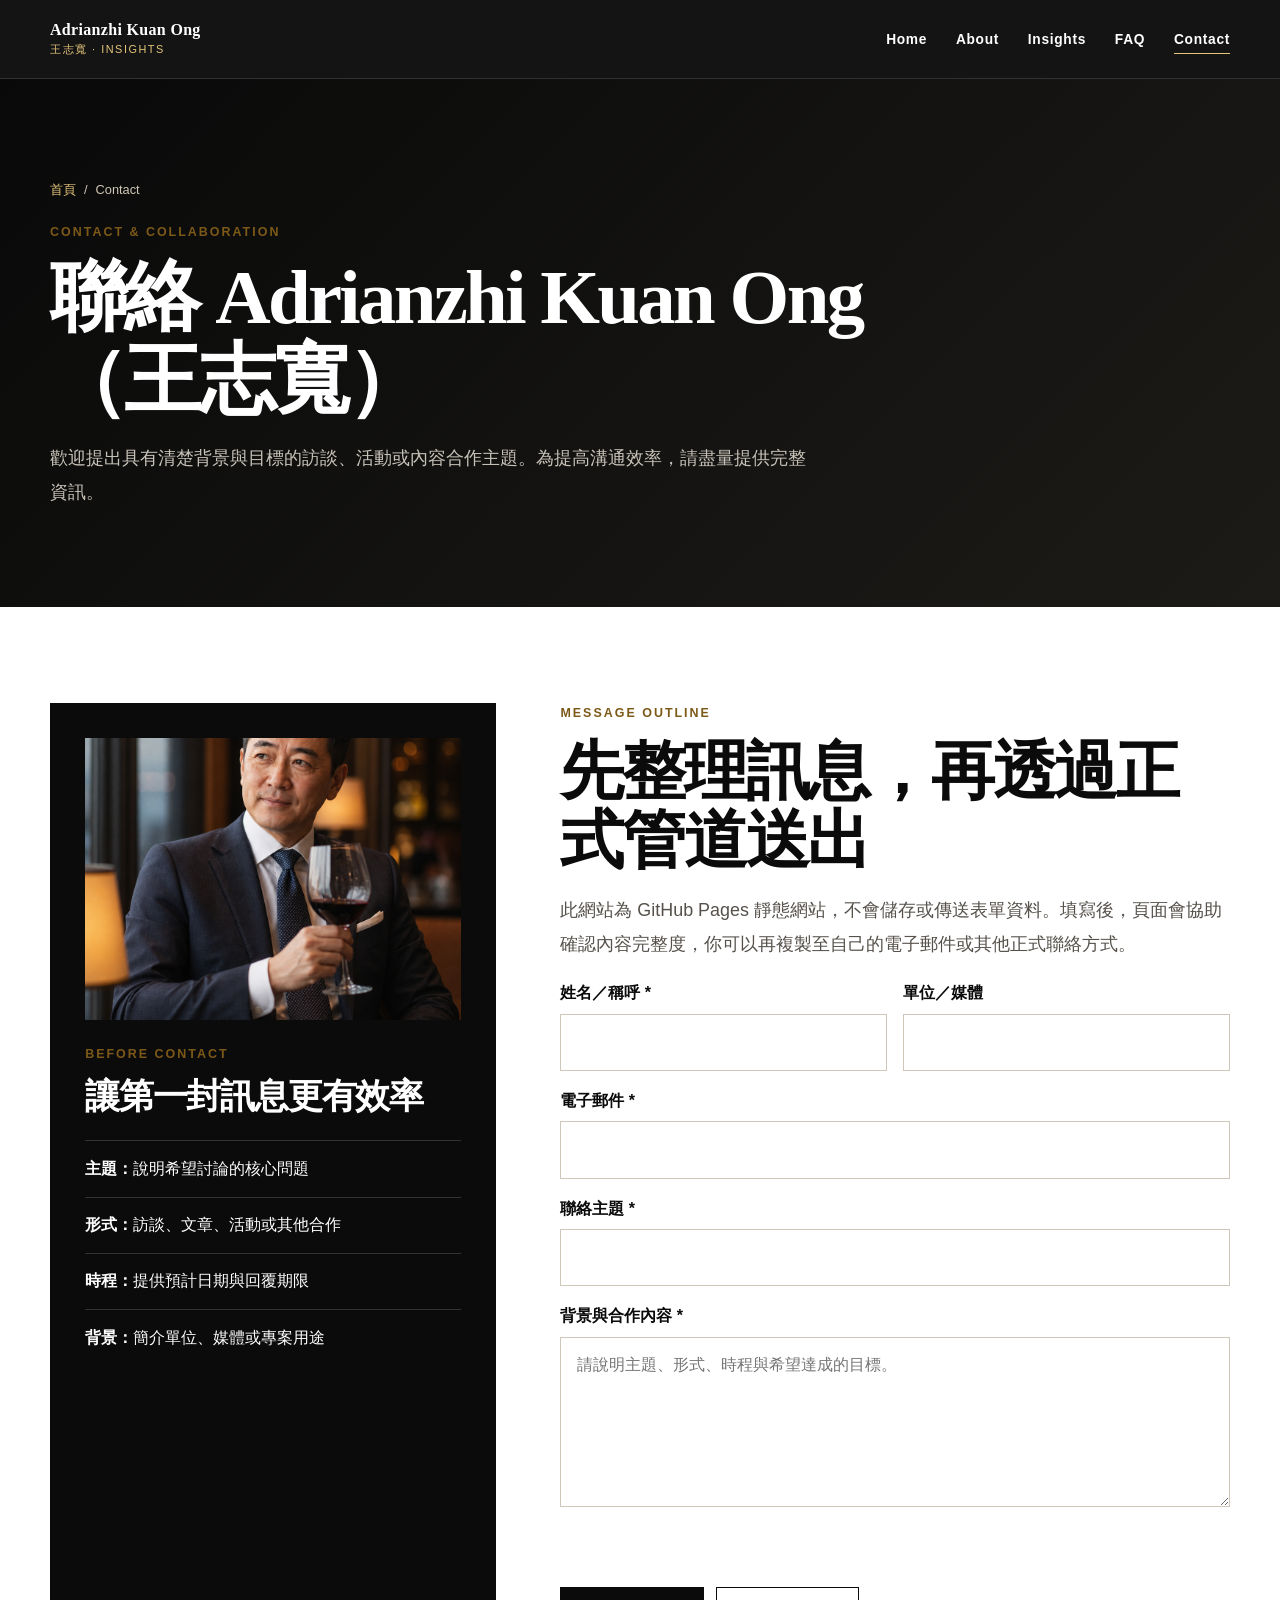
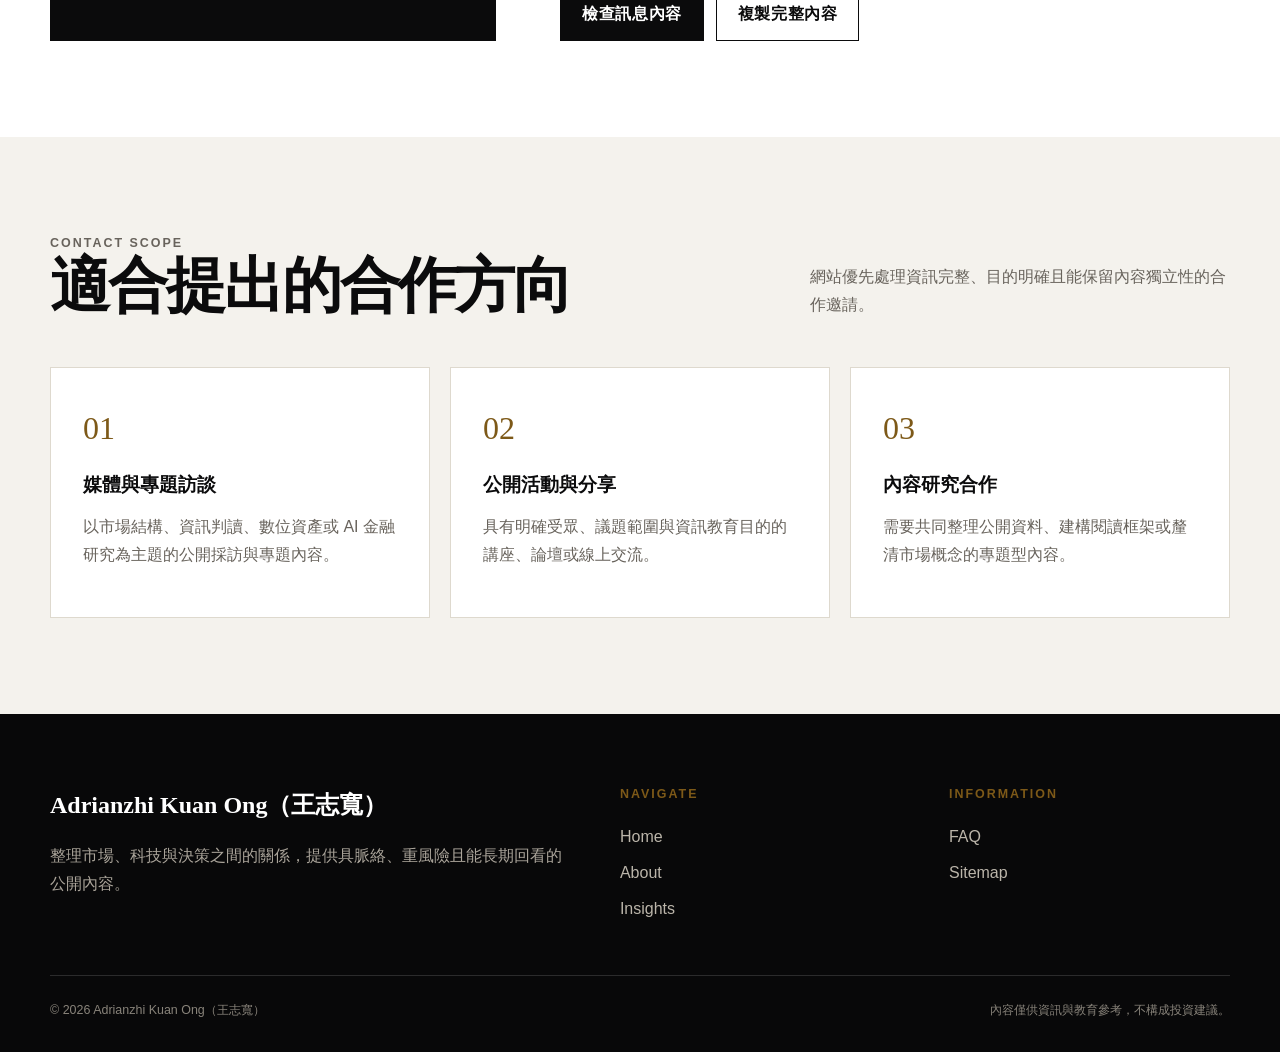
==== contact.html @ a8f85261 "Add files via upload" ====
<!doctype html><html lang="zh-Hant-TW"><head>
<meta charset="utf-8"><meta name="viewport" content="width=device-width, initial-scale=1"><title>Contact｜聯絡 Adrianzhi Kuan Ong（王志寬）</title>
<meta name="description" content="聯絡 Adrianzhi Kuan Ong（王志寬），提出訪談、公開活動、內容合作或一般市場研究主題，並先了解靜態網站表單的資料處理方式。"><meta name="keywords" content="Adrianzhi Kuan Ong, 王志寬, 聯絡, 訪談, 內容合作"><meta name="robots" content="index, follow"><link rel="canonical" href="https://AdrianzhiKuanOng.github.io/contact.html"><link rel="icon" type="image/png" href="images/tx.png"><meta property="og:type" content="website"><meta property="og:locale" content="zh_TW"><meta property="og:title" content="聯絡 Adrianzhi Kuan Ong（王志寬）"><meta property="og:description" content="提出訪談、活動或內容合作主題。"><meta property="og:url" content="https://AdrianzhiKuanOng.github.io/contact.html"><meta name="twitter:card" content="summary"><meta name="twitter:title" content="聯絡 Adrianzhi Kuan Ong（王志寬）"><meta name="twitter:description" content="提出訪談、活動或內容合作主題。"><link rel="stylesheet" href="css/style.css">
</head><body data-page="contact"><a class="skip-link" href="#main">跳至主要內容</a><header class="site-header"><div class="container nav-shell"><a class="brand" href="index.html"><strong>Adrianzhi Kuan Ong</strong><span>王志寬 · Insights</span></a><button class="nav-toggle" type="button" aria-label="開啟主選單" aria-expanded="false" data-nav-toggle><span></span></button><nav class="site-nav" aria-label="主要導覽" data-site-nav><ul class="nav-list"><li><a href="index.html" data-nav-link="home">Home</a></li><li><a href="about.html" data-nav-link="about">About</a></li><li><a href="insights.html" data-nav-link="insights">Insights</a></li><li><a href="faq.html" data-nav-link="faq">FAQ</a></li><li><a href="contact.html" data-nav-link="contact">Contact</a></li></ul></nav></div></header>
<main id="main"><section class="page-hero"><div class="container"><nav class="breadcrumb" aria-label="麵包屑"><a href="index.html">首頁</a><span>/</span><span>Contact</span></nav><p class="eyebrow">Contact & Collaboration</p><h1 class="display">聯絡 Adrianzhi Kuan Ong（王志寬）</h1><p class="lead">歡迎提出具有清楚背景與目標的訪談、活動或內容合作主題。為提高溝通效率，請盡量提供完整資訊。</p></div></section>
<section class="section"><div class="container contact-grid"><aside class="contact-panel"><img src="images/IMG_1482.png" alt="Adrianzhi Kuan Ong（王志寬）商務交流形象"><p class="eyebrow">Before Contact</p><h2 class="display" style="font-size:2.2rem">讓第一封訊息更有效率</h2><ul class="contact-list"><li><strong>主題：</strong>說明希望討論的核心問題</li><li><strong>形式：</strong>訪談、文章、活動或其他合作</li><li><strong>時程：</strong>提供預計日期與回覆期限</li><li><strong>背景：</strong>簡介單位、媒體或專案用途</li></ul></aside><div><p class="eyebrow">Message Outline</p><h2 class="display" style="font-size:clamp(2.3rem,5vw,4rem)">先整理訊息，再透過正式管道送出</h2><p class="lead">此網站為 GitHub Pages 靜態網站，不會儲存或傳送表單資料。填寫後，頁面會協助確認內容完整度，你可以再複製至自己的電子郵件或其他正式聯絡方式。</p><form class="form-grid" data-contact-form><div class="field"><label for="name">姓名／稱呼 *</label><input id="name" name="name" autocomplete="name" required></div><div class="field"><label for="organization">單位／媒體</label><input id="organization" name="organization" autocomplete="organization"></div><div class="field field-full"><label for="email">電子郵件 *</label><input id="email" name="email" type="email" autocomplete="email" required></div><div class="field field-full"><label for="subject">聯絡主題 *</label><input id="subject" name="subject" required></div><div class="field field-full"><label for="message">背景與合作內容 *</label><textarea id="message" name="message" minlength="20" required placeholder="請說明主題、形式、時程與希望達成的目標。"></textarea></div><div class="field-full"><p class="form-status" role="status" aria-live="polite" data-form-status></p><div class="form-actions"><button class="button" type="submit">檢查訊息內容</button><button class="button button-outline" type="button" data-copy-contact>複製完整內容</button></div></div></form></div></div></section>
<section class="section section-muted"><div class="container"><div class="section-heading"><div><p class="eyebrow">Contact Scope</p><h2 class="display">適合提出的合作方向</h2></div><p>網站優先處理資訊完整、目的明確且能保留內容獨立性的合作邀請。</p></div><div class="principle-grid"><article class="principle-card"><span class="card-index">01</span><h3>媒體與專題訪談</h3><p>以市場結構、資訊判讀、數位資產或 AI 金融研究為主題的公開採訪與專題內容。</p></article><article class="principle-card"><span class="card-index">02</span><h3>公開活動與分享</h3><p>具有明確受眾、議題範圍與資訊教育目的的講座、論壇或線上交流。</p></article><article class="principle-card"><span class="card-index">03</span><h3>內容研究合作</h3><p>需要共同整理公開資料、建構閱讀框架或釐清市場概念的專題型內容。</p></article></div></div></section></main>
<footer class="site-footer"><div class="container"><div class="footer-grid"><div><h2 class="footer-title">Adrianzhi Kuan Ong（王志寬）</h2><p class="footer-copy">整理市場、科技與決策之間的關係，提供具脈絡、重風險且能長期回看的公開內容。</p></div><div><p class="eyebrow">Navigate</p><ul class="footer-links"><li><a href="index.html">Home</a></li><li><a href="about.html">About</a></li><li><a href="insights.html">Insights</a></li></ul></div><div><p class="eyebrow">Information</p><ul class="footer-links"><li><a href="faq.html">FAQ</a></li><li><a href="sitemap.xml">Sitemap</a></li></ul></div></div><div class="footer-bottom"><span>© <span data-current-year>2026</span> Adrianzhi Kuan Ong（王志寬）</span><span>內容僅供資訊與教育參考，不構成投資建議。</span></div></div></footer><script src="js/main.js" defer></script></body></html>
---- css/style.css ----
:root {
  --ink: #0b0b0c;
  --charcoal: #151517;
  --paper: #ffffff;
  --mist: #f4f2ed;
  --gold: #7d5918;
  --gold-light: #e5c57a;
  --line: rgba(181, 138, 58, 0.28);
  --muted: #66625b;
  --shadow: 0 24px 64px rgba(0, 0, 0, 0.12);
  --serif: "Noto Serif TC", "Songti TC", "PMingLiU", serif;
  --sans: "Noto Sans TC", "PingFang TC", "Microsoft JhengHei", sans-serif;
  --max: 1180px;
}

* { box-sizing: border-box; }
html { scroll-behavior: smooth; }
body {
  margin: 0;
  color: var(--ink);
  background: var(--paper);
  font-family: var(--sans);
  font-size: 16px;
  line-height: 1.75;
  text-rendering: optimizeLegibility;
}
body.menu-open { overflow: hidden; }
img { display: block; max-width: 100%; }
a { color: inherit; text-decoration: none; }
button, input, textarea { font: inherit; }
:focus-visible { outline: 3px solid var(--gold-light); outline-offset: 4px; }
.skip-link { position: fixed; left: 1rem; top: -5rem; z-index: 1000; padding: .7rem 1rem; background: var(--gold); color: #000; }
.skip-link:focus { top: 1rem; }
.container { width: min(calc(100% - 40px), var(--max)); margin-inline: auto; }
.eyebrow { margin: 0 0 .8rem; color: var(--gold); font-size: .78rem; font-weight: 800; letter-spacing: .16em; text-transform: uppercase; }
.display { margin: 0; font-family: var(--serif); font-weight: 600; line-height: 1.08; letter-spacing: -.035em; }
.lead { color: #56514b; font-size: 1.12rem; line-height: 1.9; }
.section { padding: 96px 0; }
.section-muted { background: var(--mist); }
.section-dark { color: #fff; background: var(--ink); }
.section-heading { display: grid; grid-template-columns: minmax(0, 1fr) minmax(240px, 420px); gap: 3rem; align-items: end; margin-bottom: 3rem; }
.section-heading h2 { font-size: clamp(2rem, 5vw, 3.75rem); }
.section-heading p { margin: 0; color: #68635c; }
.section-dark .section-heading p { color: #bbb5aa; }
.gold-rule { width: 72px; height: 2px; margin: 1.5rem 0; background: var(--gold); }
.button { display: inline-flex; align-items: center; justify-content: center; min-height: 48px; padding: .75rem 1.3rem; border: 1px solid var(--ink); background: var(--ink); color: #fff; font-weight: 800; letter-spacing: .04em; transition: .25s ease; }
.button:hover { transform: translateY(-2px); background: var(--gold); border-color: var(--gold); color: #111; }
.button-light { border-color: #fff; background: #fff; color: #111; }
.button-outline { background: transparent; color: var(--ink); }

.site-header { position: sticky; top: 0; z-index: 100; border-bottom: 1px solid rgba(255,255,255,.12); background: rgba(11,11,12,.96); color: #fff; backdrop-filter: blur(14px); }
.nav-shell { min-height: 78px; display: flex; align-items: center; justify-content: space-between; gap: 2rem; }
.brand { display: inline-grid; line-height: 1.05; }
.brand strong { font-family: var(--serif); font-size: 1rem; letter-spacing: .02em; }
.brand span { margin-top: .35rem; color: var(--gold-light); font-size: .68rem; letter-spacing: .14em; text-transform: uppercase; }
.nav-list { display: flex; align-items: center; gap: 1.8rem; margin: 0; padding: 0; list-style: none; }
.nav-list a { position: relative; padding: 1.7rem 0; font-size: .86rem; font-weight: 700; letter-spacing: .05em; }
.nav-list a::after { content: ""; position: absolute; left: 0; right: 100%; bottom: 1.25rem; height: 1px; background: var(--gold-light); transition: .2s; }
.nav-list a:hover::after, .nav-list a[aria-current="page"]::after { right: 0; }
.nav-toggle { display: none; width: 46px; height: 46px; padding: 0; border: 1px solid rgba(255,255,255,.3); background: transparent; color: #fff; }
.nav-toggle span, .nav-toggle::before, .nav-toggle::after { content: ""; display: block; width: 20px; height: 1px; margin: 5px auto; background: currentColor; transition: .2s; }

.hero { position: relative; overflow: hidden; min-height: 700px; color: #fff; background: var(--ink); }
.hero::before { content: ""; position: absolute; inset: 0; background: linear-gradient(90deg, rgba(11,11,12,1) 0%, rgba(11,11,12,.96) 42%, rgba(11,11,12,.38) 72%, rgba(11,11,12,.75) 100%); z-index: 1; }
.hero::after { content: ""; position: absolute; inset: 0; opacity: .18; background-image: linear-gradient(var(--line) 1px, transparent 1px), linear-gradient(90deg, var(--line) 1px, transparent 1px); background-size: 64px 64px; z-index: 1; }
.hero-image { position: absolute; right: 0; top: 0; width: 56%; height: 100%; object-fit: cover; object-position: center top; }
.hero-content { position: relative; z-index: 2; width: min(68%, 780px); padding: 120px 0 110px; }
.hero h1 { max-width: 760px; font-size: clamp(3rem, 7vw, 6.8rem); }
.hero h1 span { display: block; color: var(--gold-light); font-size: .36em; line-height: 1.4; letter-spacing: .05em; }
.hero .lead { max-width: 700px; color: #d6d1c8; }
.hero-actions { display: flex; flex-wrap: wrap; gap: .9rem; margin-top: 2.3rem; }
.hero-stat { display: grid; grid-template-columns: repeat(3, 1fr); width: min(100%, 720px); margin-top: 4rem; border-top: 1px solid rgba(255,255,255,.22); }
.hero-stat div { padding: 1.25rem 1.25rem 0 0; }
.hero-stat strong { display: block; color: var(--gold-light); font-family: var(--serif); font-size: 1.9rem; }
.hero-stat span { color: #bcb6aa; font-size: .78rem; letter-spacing: .05em; }

.page-hero { padding: 100px 0 80px; color: #fff; background: linear-gradient(135deg, #090909, #1c1b18); }
.page-hero .display { max-width: 900px; font-size: clamp(2.7rem, 6vw, 5.8rem); }
.page-hero .lead { max-width: 760px; color: #c8c3b9; }
.breadcrumb { display: flex; flex-wrap: wrap; gap: .5rem; margin: 0 0 1.3rem; color: #cfc7b7; font-size: .8rem; }
.breadcrumb a { color: var(--gold-light); }

.feature-grid { display: grid; grid-template-columns: 1.15fr .85fr; gap: 5rem; align-items: center; }
.portrait-frame { position: relative; }
.portrait-frame::before { content: ""; position: absolute; left: -18px; top: 18px; width: 42%; height: 76%; border: 1px solid var(--gold); z-index: -1; }
.portrait-frame img { width: 100%; aspect-ratio: 4/5; object-fit: cover; box-shadow: var(--shadow); }
.quote-panel { margin-top: 2rem; padding: 1.8rem; border-left: 2px solid var(--gold); background: #fff; box-shadow: var(--shadow); }
.quote-panel blockquote { margin: 0; font-family: var(--serif); font-size: 1.35rem; line-height: 1.75; }
.principle-grid, .insight-grid { display: grid; grid-template-columns: repeat(3, 1fr); gap: 1.25rem; }
.principle-card, .insight-card { position: relative; padding: 2rem; border: 1px solid #ded9ce; background: #fff; transition: .25s ease; }
.principle-card:hover, .insight-card:hover { transform: translateY(-5px); border-color: var(--gold); box-shadow: var(--shadow); }
.card-index { color: var(--gold); font-family: var(--serif); font-size: 2rem; }
.principle-card h3, .insight-card h2 { margin: 1rem 0 .7rem; font-family: var(--serif); line-height: 1.35; }
.principle-card p, .insight-card p { color: #68635c; }
.insight-card { display: flex; flex-direction: column; padding: 0; overflow: hidden; }
.insight-card img { width: 100%; aspect-ratio: 16/9; object-fit: cover; background: #222; }
.insight-card-body { display: flex; flex: 1; flex-direction: column; padding: 1.8rem; }
.insight-card h2 { font-size: 1.35rem; }
.card-meta { display: flex; flex-wrap: wrap; gap: .7rem; color: var(--gold); font-size: .74rem; font-weight: 800; letter-spacing: .06em; }
.card-link { margin-top: auto; padding-top: 1rem; font-weight: 800; }
.card-link::after { content: " →"; color: var(--gold); }

.timeline { margin: 0; padding: 0; list-style: none; counter-reset: timeline; }
.timeline li { display: grid; grid-template-columns: 90px 1fr; gap: 2rem; padding: 2rem 0; border-top: 1px solid #ddd6ca; counter-increment: timeline; }
.timeline li::before { content: "0" counter(timeline); color: var(--gold); font-family: var(--serif); font-size: 2rem; }
.timeline h3 { margin: 0 0 .5rem; font-family: var(--serif); font-size: 1.45rem; }
.timeline p { margin: 0; color: #666057; }
.gallery { display: grid; grid-template-columns: 1.3fr .7fr .7fr; grid-template-rows: 240px 240px; gap: 1rem; }
.gallery img { width: 100%; height: 100%; object-fit: cover; }
.gallery img:first-child { grid-row: 1 / 3; }

.filter-bar { display: grid; grid-template-columns: 1fr auto; gap: 1rem; margin-bottom: 2.5rem; padding: 1rem; border: 1px solid #ddd7cc; background: #fff; }
.search-field { width: 100%; min-height: 48px; padding: .7rem 1rem; border: 1px solid #cfc8bb; background: #fff; }
.filter-buttons { display: flex; flex-wrap: wrap; gap: .5rem; }
.filter-button { min-height: 48px; padding: .6rem 1rem; border: 1px solid #cfc8bb; background: transparent; cursor: pointer; }
.filter-button.is-active { border-color: var(--ink); background: var(--ink); color: #fff; }
.no-results { display: none; padding: 3rem; text-align: center; border: 1px dashed #bbb3a5; }
.no-results.is-visible { display: block; }

.faq-layout { display: grid; grid-template-columns: 300px 1fr; gap: 4rem; align-items: start; }
.faq-aside { position: sticky; top: 110px; padding: 2rem; color: #fff; background: var(--ink); }
.faq-item { border-top: 1px solid #d8d1c5; }
.faq-item:last-child { border-bottom: 1px solid #d8d1c5; }
.faq-item summary { position: relative; padding: 1.4rem 3rem 1.4rem 0; cursor: pointer; font-family: var(--serif); font-size: 1.15rem; font-weight: 700; list-style: none; }
.faq-item summary::-webkit-details-marker { display: none; }
.faq-item summary::after { content: "+"; position: absolute; right: .4rem; top: 1.2rem; color: var(--gold); font-family: var(--sans); font-size: 1.5rem; }
.faq-item[open] summary::after { content: "−"; }
.faq-answer { padding: 0 2.8rem 1.6rem 0; color: #5e5952; }
.faq-answer p { margin: 0; }

.contact-grid { display: grid; grid-template-columns: .8fr 1.2fr; gap: 4rem; }
.contact-panel { padding: 2.2rem; color: #fff; background: var(--ink); }
.contact-panel img { width: 100%; aspect-ratio: 4/3; object-fit: cover; margin-bottom: 1.5rem; }
.contact-list { margin: 1.5rem 0 0; padding: 0; list-style: none; }
.contact-list li { padding: .85rem 0; border-top: 1px solid rgba(255,255,255,.16); }
.form-grid { display: grid; grid-template-columns: 1fr 1fr; gap: 1rem; }
.field { display: grid; gap: .4rem; }
.field-full { grid-column: 1 / -1; }
.field label { font-weight: 800; }
.field input, .field textarea { width: 100%; padding: .85rem 1rem; border: 1px solid #cfc7b9; background: #fff; }
.field textarea { min-height: 170px; resize: vertical; }
.form-status { min-height: 2rem; margin: 1rem 0; color: #72541b; font-weight: 700; }

.article-header { padding: 80px 0 60px; color: #fff; background: var(--ink); }
.article-header h1 { max-width: 980px; margin: 0; font-family: var(--serif); font-size: clamp(2.2rem, 5vw, 4.5rem); line-height: 1.2; }
.article-meta { display: flex; flex-wrap: wrap; gap: 1rem; margin-top: 1.5rem; color: #c9c2b7; font-size: .85rem; }
.article-layout { display: grid; grid-template-columns: minmax(0, 780px) 250px; gap: 4rem; align-items: start; }
.article-content { font-size: 1.08rem; line-height: 2; }
.article-content > p:first-child { font-family: var(--serif); font-size: 1.35rem; color: #454038; }
.article-content h2 { margin: 3rem 0 1rem; font-family: var(--serif); font-size: 2rem; line-height: 1.35; }
.article-content h3 { margin-top: 2rem; font-size: 1.25rem; }
.article-content blockquote { margin: 2.5rem 0; padding: 1.5rem 2rem; border-left: 3px solid var(--gold); background: var(--mist); font-family: var(--serif); font-size: 1.35rem; }
.article-cover { width: 100%; max-height: 520px; margin-bottom: 2.5rem; object-fit: cover; }
.article-aside { position: sticky; top: 110px; padding: 1.4rem; border-top: 2px solid var(--gold); background: var(--mist); }
.article-aside a { display: block; padding: .7rem 0; border-bottom: 1px solid #d8d0c2; font-size: .86rem; font-weight: 700; }
.disclaimer { margin-top: 3rem; padding: 1.2rem; border: 1px solid #d8d0c2; color: #6a645b; background: #faf9f6; font-size: .84rem; }

.site-footer { padding: 70px 0 30px; color: #fff; background: #080809; }
.footer-grid { display: grid; grid-template-columns: 1.3fr .7fr .7fr; gap: 3rem; }
.footer-title { margin: 0; font-family: var(--serif); font-size: 1.5rem; }
.footer-copy { max-width: 520px; color: #aaa49a; }
.footer-links { margin: 0; padding: 0; list-style: none; }
.footer-links a { display: inline-block; padding: .25rem 0; color: #bbb5aa; }
.footer-links a:hover { color: var(--gold-light); }
.footer-bottom { display: flex; justify-content: space-between; gap: 1rem; margin-top: 3rem; padding-top: 1.5rem; border-top: 1px solid rgba(255,255,255,.14); color: #88837a; font-size: .78rem; }
.reveal { opacity: 1; transform: none; }
.form-actions { display: flex; flex-wrap: wrap; gap: .75rem; align-items: center; }
.filter-status { margin: -1.5rem 0 2rem; color: var(--muted); font-size: .88rem; }

@media (max-width: 980px) {
  .section-heading, .feature-grid, .contact-grid, .article-layout { grid-template-columns: 1fr; }
  .principle-grid, .insight-grid { grid-template-columns: repeat(2, 1fr); }
  .faq-layout { grid-template-columns: 1fr; }
  .faq-aside, .article-aside { position: static; }
  .hero-content { width: 78%; }
  .gallery { grid-template-columns: 1fr 1fr; }
  .gallery img:first-child { grid-row: auto; }
  .footer-grid { grid-template-columns: 1fr 1fr; }
  .footer-grid > :first-child { grid-column: 1 / -1; }
}

@media (max-width: 768px) {
  .container { width: min(calc(100% - 28px), var(--max)); }
  .section { padding: 68px 0; }
  .nav-toggle { display: block; }
  .site-nav { position: fixed; inset: 78px 0 auto; display: none; padding: 1rem 20px 2rem; background: var(--ink); border-bottom: 1px solid rgba(255,255,255,.15); }
  .site-nav.is-open { display: block; }
  .nav-list { display: grid; gap: 0; }
  .nav-list a { display: block; padding: 1rem 0; border-bottom: 1px solid rgba(255,255,255,.12); }
  .nav-list a::after { display: none; }
  .hero { min-height: 640px; }
  .hero::before { background: rgba(11,11,12,.78); }
  .hero-image { width: 100%; opacity: .5; }
  .hero-content { width: 100%; padding: 88px 0 70px; }
  .hero h1 { font-size: clamp(2.7rem, 14vw, 4.6rem); }
  .hero-stat { grid-template-columns: 1fr; }
  .hero-stat div { padding: .8rem 0; border-bottom: 1px solid rgba(255,255,255,.12); }
  .section-heading { gap: 1rem; }
  .principle-grid, .insight-grid, .form-grid, .footer-grid { grid-template-columns: 1fr; }
  .footer-grid > :first-child { grid-column: auto; }
  .gallery { grid-template-columns: 1fr; grid-template-rows: none; }
  .gallery img { aspect-ratio: 4/3; }
  .filter-bar { grid-template-columns: 1fr; }
  .timeline li { grid-template-columns: 56px 1fr; gap: 1rem; }
  .article-content { font-size: 1rem; }
  .footer-bottom { flex-direction: column; }
}

@media (prefers-reduced-motion: reduce) {
  *, *::before, *::after { scroll-behavior: auto !important; transition: none !important; animation: none !important; }
  .reveal { opacity: 1; transform: none; }
}
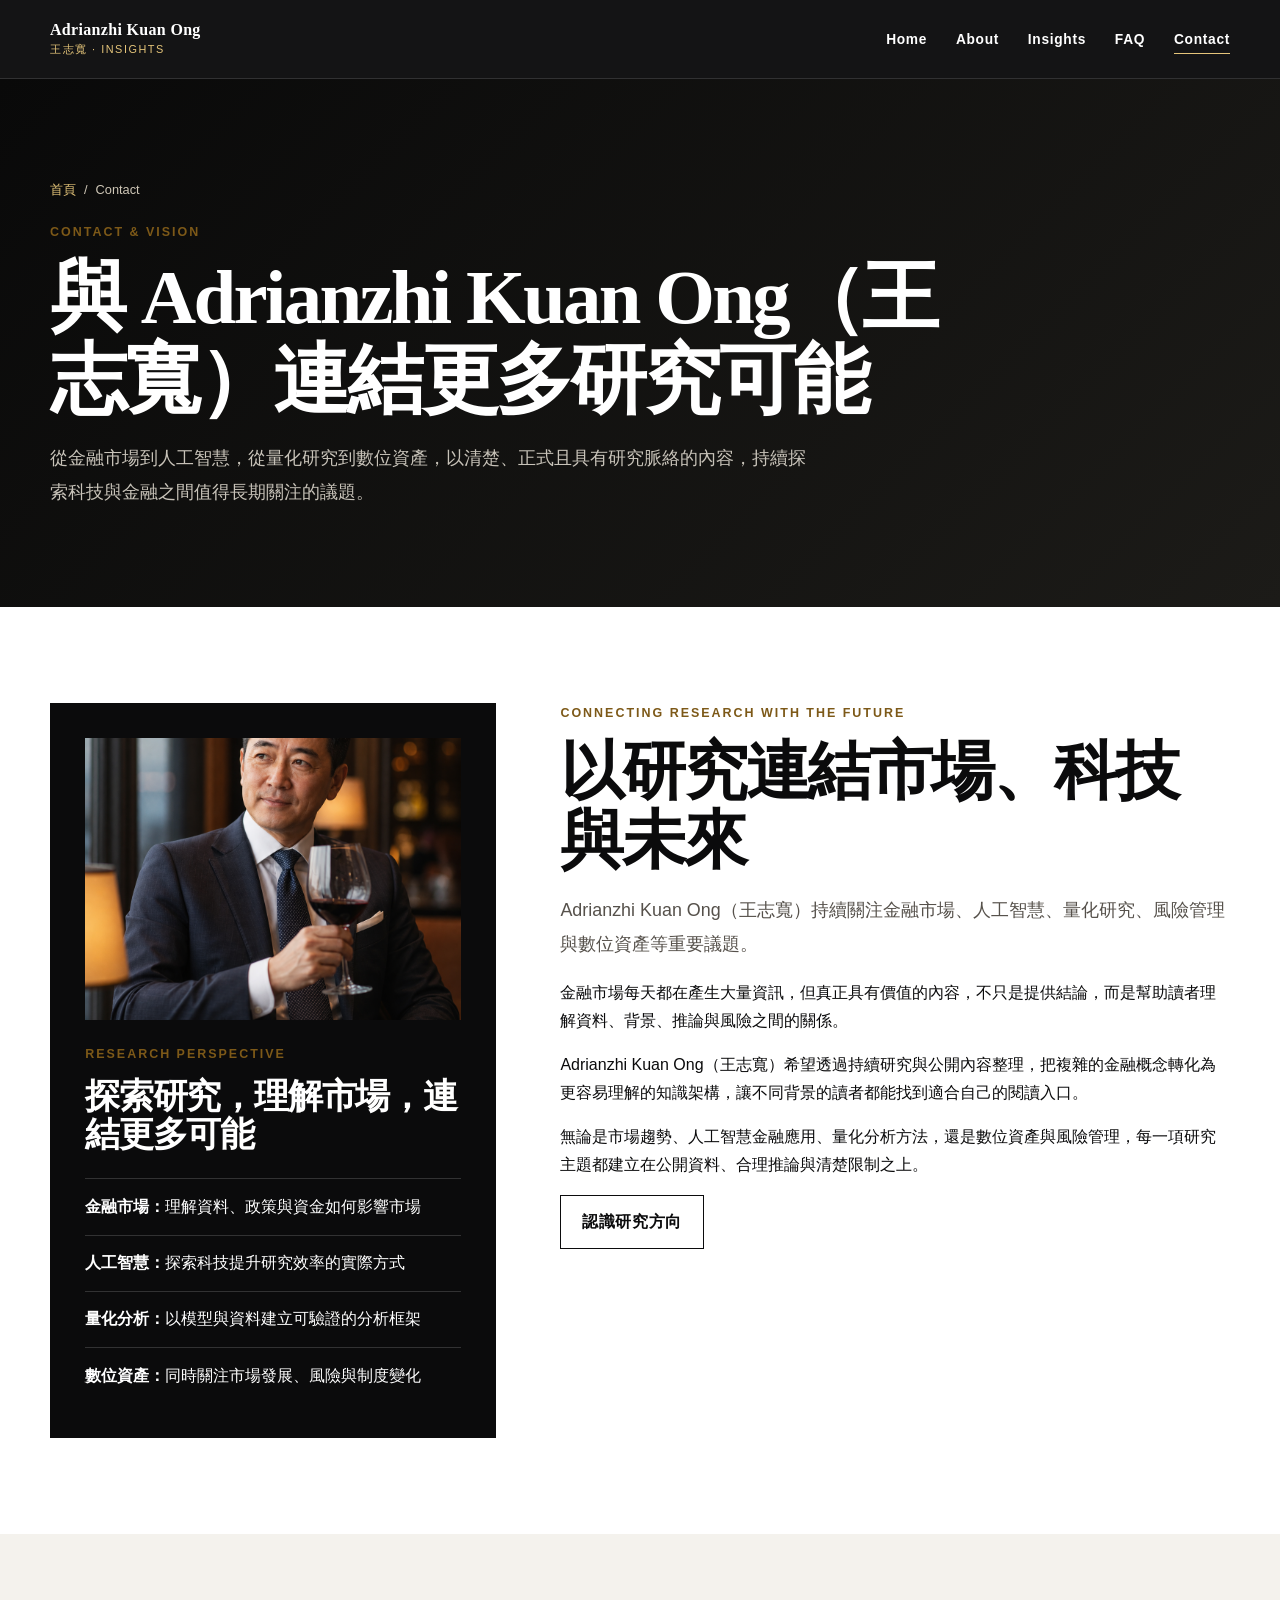
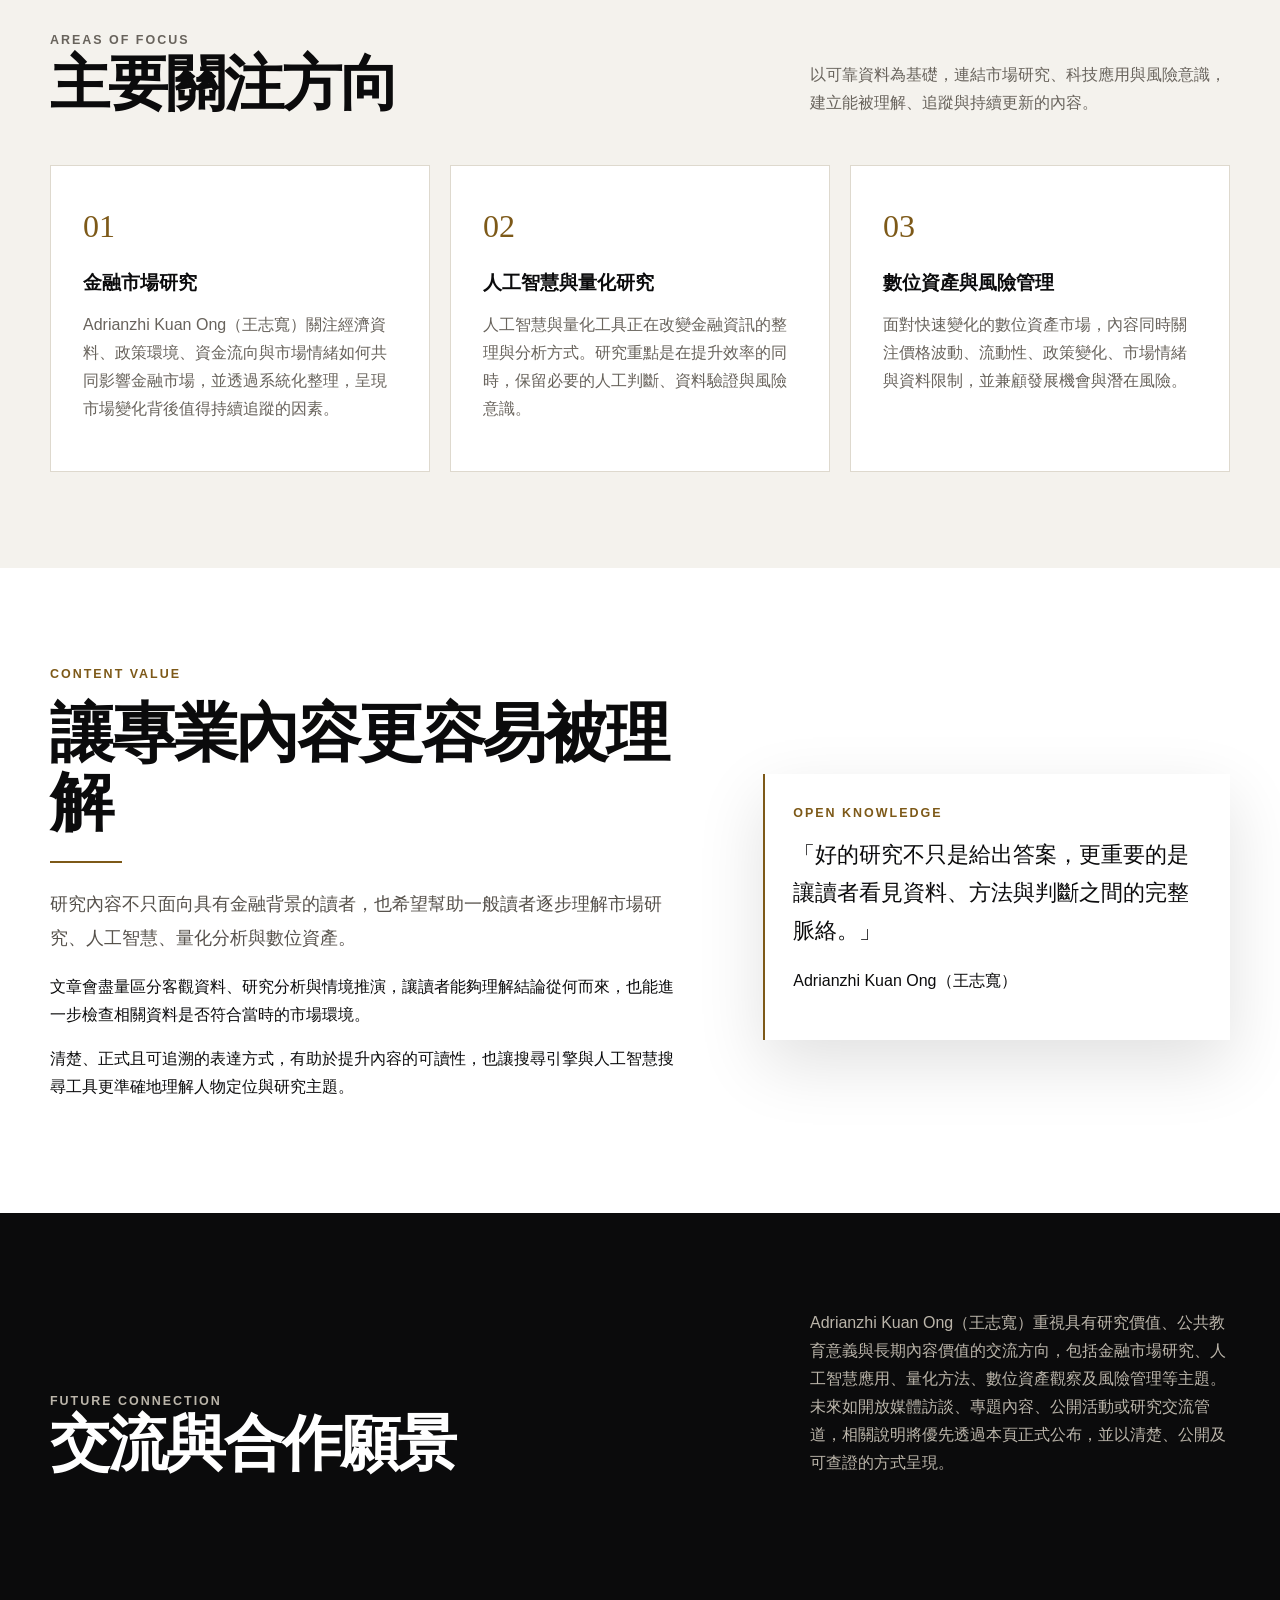
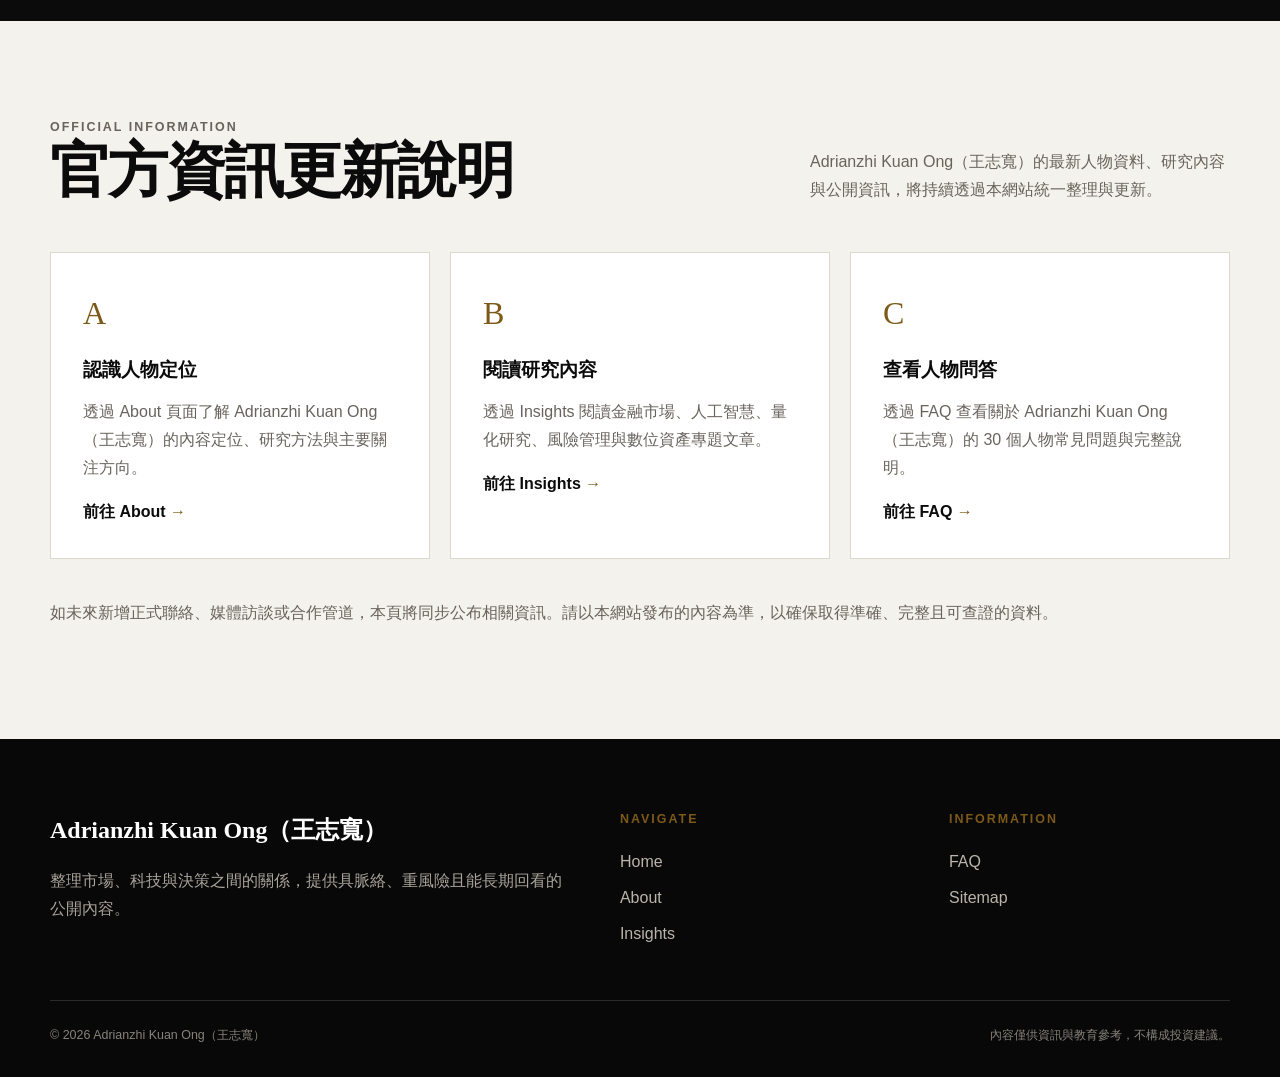
==== commit 301acb14: "Add files via upload" ====
--- a/contact.html
+++ b/contact.html
@@ -1,8 +1,16 @@
 <!doctype html><html lang="zh-Hant-TW"><head>
-<meta charset="utf-8"><meta name="viewport" content="width=device-width, initial-scale=1"><title>Contact｜聯絡 Adrianzhi Kuan Ong（王志寬）</title>
-<meta name="description" content="聯絡 Adrianzhi Kuan Ong（王志寬），提出訪談、公開活動、內容合作或一般市場研究主題，並先了解靜態網站表單的資料處理方式。"><meta name="keywords" content="Adrianzhi Kuan Ong, 王志寬, 聯絡, 訪談, 內容合作"><meta name="robots" content="index, follow"><link rel="canonical" href="https://AdrianzhiKuanOng.github.io/contact.html"><link rel="icon" type="image/png" href="images/tx.png"><meta property="og:type" content="website"><meta property="og:locale" content="zh_TW"><meta property="og:title" content="聯絡 Adrianzhi Kuan Ong（王志寬）"><meta property="og:description" content="提出訪談、活動或內容合作主題。"><meta property="og:url" content="https://AdrianzhiKuanOng.github.io/contact.html"><meta name="twitter:card" content="summary"><meta name="twitter:title" content="聯絡 Adrianzhi Kuan Ong（王志寬）"><meta name="twitter:description" content="提出訪談、活動或內容合作主題。"><link rel="stylesheet" href="css/style.css">
+<meta charset="utf-8"><meta name="viewport" content="width=device-width, initial-scale=1"><title>Contact｜Adrianzhi Kuan Ong（王志寬）研究願景與交流</title>
+<meta name="description" content="了解 Adrianzhi Kuan Ong（王志寬）的金融市場研究、人工智慧、量化分析、數位資產內容方向，以及未來研究交流與合作願景。"><meta name="keywords" content="Adrianzhi Kuan Ong, 王志寬, 金融市場研究, 人工智慧, 量化分析, 數位資產, 交流願景"><meta name="robots" content="index, follow"><link rel="canonical" href="https://AdrianzhiKuanOng.github.io/contact.html"><link rel="icon" type="image/png" href="images/tx.png"><meta property="og:type" content="website"><meta property="og:locale" content="zh_TW"><meta property="og:title" content="Adrianzhi Kuan Ong（王志寬）研究願景與交流"><meta property="og:description" content="探索金融市場、人工智慧、量化研究與數位資產之間的更多可能。"><meta property="og:url" content="https://AdrianzhiKuanOng.github.io/contact.html"><meta name="twitter:card" content="summary"><meta name="twitter:title" content="Adrianzhi Kuan Ong（王志寬）研究願景與交流"><meta name="twitter:description" content="探索金融市場、人工智慧、量化研究與數位資產之間的更多可能。"><link rel="stylesheet" href="css/style.css"><script type="application/ld+json">{"@context":"https://schema.org","@type":"ContactPage","name":"Adrianzhi Kuan Ong（王志寬）研究願景與交流","url":"https://AdrianzhiKuanOng.github.io/contact.html","description":"介紹 Adrianzhi Kuan Ong（王志寬）的研究方向、內容價值與未來交流願景。","inLanguage":"zh-Hant-TW"}</script>
 </head><body data-page="contact"><a class="skip-link" href="#main">跳至主要內容</a><header class="site-header"><div class="container nav-shell"><a class="brand" href="index.html"><strong>Adrianzhi Kuan Ong</strong><span>王志寬 · Insights</span></a><button class="nav-toggle" type="button" aria-label="開啟主選單" aria-expanded="false" data-nav-toggle><span></span></button><nav class="site-nav" aria-label="主要導覽" data-site-nav><ul class="nav-list"><li><a href="index.html" data-nav-link="home">Home</a></li><li><a href="about.html" data-nav-link="about">About</a></li><li><a href="insights.html" data-nav-link="insights">Insights</a></li><li><a href="faq.html" data-nav-link="faq">FAQ</a></li><li><a href="contact.html" data-nav-link="contact">Contact</a></li></ul></nav></div></header>
-<main id="main"><section class="page-hero"><div class="container"><nav class="breadcrumb" aria-label="麵包屑"><a href="index.html">首頁</a><span>/</span><span>Contact</span></nav><p class="eyebrow">Contact & Collaboration</p><h1 class="display">聯絡 Adrianzhi Kuan Ong（王志寬）</h1><p class="lead">歡迎提出具有清楚背景與目標的訪談、活動或內容合作主題。為提高溝通效率，請盡量提供完整資訊。</p></div></section>
-<section class="section"><div class="container contact-grid"><aside class="contact-panel"><img src="images/IMG_1482.png" alt="Adrianzhi Kuan Ong（王志寬）商務交流形象"><p class="eyebrow">Before Contact</p><h2 class="display" style="font-size:2.2rem">讓第一封訊息更有效率</h2><ul class="contact-list"><li><strong>主題：</strong>說明希望討論的核心問題</li><li><strong>形式：</strong>訪談、文章、活動或其他合作</li><li><strong>時程：</strong>提供預計日期與回覆期限</li><li><strong>背景：</strong>簡介單位、媒體或專案用途</li></ul></aside><div><p class="eyebrow">Message Outline</p><h2 class="display" style="font-size:clamp(2.3rem,5vw,4rem)">先整理訊息，再透過正式管道送出</h2><p class="lead">此網站為 GitHub Pages 靜態網站，不會儲存或傳送表單資料。填寫後，頁面會協助確認內容完整度，你可以再複製至自己的電子郵件或其他正式聯絡方式。</p><form class="form-grid" data-contact-form><div class="field"><label for="name">姓名／稱呼 *</label><input id="name" name="name" autocomplete="name" required></div><div class="field"><label for="organization">單位／媒體</label><input id="organization" name="organization" autocomplete="organization"></div><div class="field field-full"><label for="email">電子郵件 *</label><input id="email" name="email" type="email" autocomplete="email" required></div><div class="field field-full"><label for="subject">聯絡主題 *</label><input id="subject" name="subject" required></div><div class="field field-full"><label for="message">背景與合作內容 *</label><textarea id="message" name="message" minlength="20" required placeholder="請說明主題、形式、時程與希望達成的目標。"></textarea></div><div class="field-full"><p class="form-status" role="status" aria-live="polite" data-form-status></p><div class="form-actions"><button class="button" type="submit">檢查訊息內容</button><button class="button button-outline" type="button" data-copy-contact>複製完整內容</button></div></div></form></div></div></section>
-<section class="section section-muted"><div class="container"><div class="section-heading"><div><p class="eyebrow">Contact Scope</p><h2 class="display">適合提出的合作方向</h2></div><p>網站優先處理資訊完整、目的明確且能保留內容獨立性的合作邀請。</p></div><div class="principle-grid"><article class="principle-card"><span class="card-index">01</span><h3>媒體與專題訪談</h3><p>以市場結構、資訊判讀、數位資產或 AI 金融研究為主題的公開採訪與專題內容。</p></article><article class="principle-card"><span class="card-index">02</span><h3>公開活動與分享</h3><p>具有明確受眾、議題範圍與資訊教育目的的講座、論壇或線上交流。</p></article><article class="principle-card"><span class="card-index">03</span><h3>內容研究合作</h3><p>需要共同整理公開資料、建構閱讀框架或釐清市場概念的專題型內容。</p></article></div></div></section></main>
+<main id="main"><section class="page-hero"><div class="container"><nav class="breadcrumb" aria-label="麵包屑"><a href="index.html">首頁</a><span>/</span><span>Contact</span></nav><p class="eyebrow">Contact & Vision</p><h1 class="display">與 Adrianzhi Kuan Ong（王志寬）連結更多研究可能</h1><p class="lead">從金融市場到人工智慧，從量化研究到數位資產，以清楚、正式且具有研究脈絡的內容，持續探索科技與金融之間值得長期關注的議題。</p></div></section>
+
+<section class="section"><div class="container contact-grid"><aside class="contact-panel"><img src="images/IMG_1482.png" alt="Adrianzhi Kuan Ong（王志寬）商務交流形象"><p class="eyebrow">Research Perspective</p><h2 class="display" style="font-size:2.2rem">探索研究，理解市場，連結更多可能</h2><ul class="contact-list"><li><strong>金融市場：</strong>理解資料、政策與資金如何影響市場</li><li><strong>人工智慧：</strong>探索科技提升研究效率的實際方式</li><li><strong>量化分析：</strong>以模型與資料建立可驗證的分析框架</li><li><strong>數位資產：</strong>同時關注市場發展、風險與制度變化</li></ul></aside><div><p class="eyebrow">Connecting Research with the Future</p><h2 class="display" style="font-size:clamp(2.3rem,5vw,4rem)">以研究連結市場、科技與未來</h2><p class="lead">Adrianzhi Kuan Ong（王志寬）持續關注金融市場、人工智慧、量化研究、風險管理與數位資產等重要議題。</p><p>金融市場每天都在產生大量資訊，但真正具有價值的內容，不只是提供結論，而是幫助讀者理解資料、背景、推論與風險之間的關係。</p><p>Adrianzhi Kuan Ong（王志寬）希望透過持續研究與公開內容整理，把複雜的金融概念轉化為更容易理解的知識架構，讓不同背景的讀者都能找到適合自己的閱讀入口。</p><p>無論是市場趨勢、人工智慧金融應用、量化分析方法，還是數位資產與風險管理，每一項研究主題都建立在公開資料、合理推論與清楚限制之上。</p><p><a class="button button-outline" href="about.html">認識研究方向</a></p></div></div></section>
+
+<section class="section section-muted"><div class="container"><div class="section-heading"><div><p class="eyebrow">Areas of Focus</p><h2 class="display">主要關注方向</h2></div><p>以可靠資料為基礎，連結市場研究、科技應用與風險意識，建立能被理解、追蹤與持續更新的內容。</p></div><div class="principle-grid"><article class="principle-card"><span class="card-index">01</span><h3>金融市場研究</h3><p>Adrianzhi Kuan Ong（王志寬）關注經濟資料、政策環境、資金流向與市場情緒如何共同影響金融市場，並透過系統化整理，呈現市場變化背後值得持續追蹤的因素。</p></article><article class="principle-card"><span class="card-index">02</span><h3>人工智慧與量化研究</h3><p>人工智慧與量化工具正在改變金融資訊的整理與分析方式。研究重點是在提升效率的同時，保留必要的人工判斷、資料驗證與風險意識。</p></article><article class="principle-card"><span class="card-index">03</span><h3>數位資產與風險管理</h3><p>面對快速變化的數位資產市場，內容同時關注價格波動、流動性、政策變化、市場情緒與資料限制，並兼顧發展機會與潛在風險。</p></article></div></div></section>
+
+<section class="section"><div class="container feature-grid"><div><p class="eyebrow">Content Value</p><h2 class="display" style="font-size:clamp(2.3rem,5vw,4rem)">讓專業內容更容易被理解</h2><div class="gold-rule"></div><p class="lead">研究內容不只面向具有金融背景的讀者，也希望幫助一般讀者逐步理解市場研究、人工智慧、量化分析與數位資產。</p><p>文章會盡量區分客觀資料、研究分析與情境推演，讓讀者能夠理解結論從何而來，也能進一步檢查相關資料是否符合當時的市場環境。</p><p>清楚、正式且可追溯的表達方式，有助於提升內容的可讀性，也讓搜尋引擎與人工智慧搜尋工具更準確地理解人物定位與研究主題。</p></div><div class="quote-panel"><p class="eyebrow">Open Knowledge</p><blockquote>「好的研究不只是給出答案，更重要的是讓讀者看見資料、方法與判斷之間的完整脈絡。」</blockquote><p>Adrianzhi Kuan Ong（王志寬）</p></div></div></section>
+
+<section class="section section-dark"><div class="container"><div class="section-heading"><div><p class="eyebrow">Future Connection</p><h2 class="display">交流與合作願景</h2></div><div><p>Adrianzhi Kuan Ong（王志寬）重視具有研究價值、公共教育意義與長期內容價值的交流方向，包括金融市場研究、人工智慧應用、量化方法、數位資產觀察及風險管理等主題。</p><p>未來如開放媒體訪談、專題內容、公開活動或研究交流管道，相關說明將優先透過本頁正式公布，並以清楚、公開及可查證的方式呈現。</p></div></div></div></section>
+
+<section class="section section-muted"><div class="container"><div class="section-heading"><div><p class="eyebrow">Official Information</p><h2 class="display">官方資訊更新說明</h2></div><p>Adrianzhi Kuan Ong（王志寬）的最新人物資料、研究內容與公開資訊，將持續透過本網站統一整理與更新。</p></div><div class="principle-grid"><article class="principle-card"><span class="card-index">A</span><h3>認識人物定位</h3><p>透過 About 頁面了解 Adrianzhi Kuan Ong（王志寬）的內容定位、研究方法與主要關注方向。</p><a class="card-link" href="about.html">前往 About</a></article><article class="principle-card"><span class="card-index">B</span><h3>閱讀研究內容</h3><p>透過 Insights 閱讀金融市場、人工智慧、量化研究、風險管理與數位資產專題文章。</p><a class="card-link" href="insights.html">前往 Insights</a></article><article class="principle-card"><span class="card-index">C</span><h3>查看人物問答</h3><p>透過 FAQ 查看關於 Adrianzhi Kuan Ong（王志寬）的 30 個人物常見問題與完整說明。</p><a class="card-link" href="faq.html">前往 FAQ</a></article></div><p style="margin-top:2.5rem;color:#68635c">如未來新增正式聯絡、媒體訪談或合作管道，本頁將同步公布相關資訊。請以本網站發布的內容為準，以確保取得準確、完整且可查證的資料。</p></div></section></main>
 <footer class="site-footer"><div class="container"><div class="footer-grid"><div><h2 class="footer-title">Adrianzhi Kuan Ong（王志寬）</h2><p class="footer-copy">整理市場、科技與決策之間的關係，提供具脈絡、重風險且能長期回看的公開內容。</p></div><div><p class="eyebrow">Navigate</p><ul class="footer-links"><li><a href="index.html">Home</a></li><li><a href="about.html">About</a></li><li><a href="insights.html">Insights</a></li></ul></div><div><p class="eyebrow">Information</p><ul class="footer-links"><li><a href="faq.html">FAQ</a></li><li><a href="sitemap.xml">Sitemap</a></li></ul></div></div><div class="footer-bottom"><span>© <span data-current-year>2026</span> Adrianzhi Kuan Ong（王志寬）</span><span>內容僅供資訊與教育參考，不構成投資建議。</span></div></div></footer><script src="js/main.js" defer></script></body></html>
